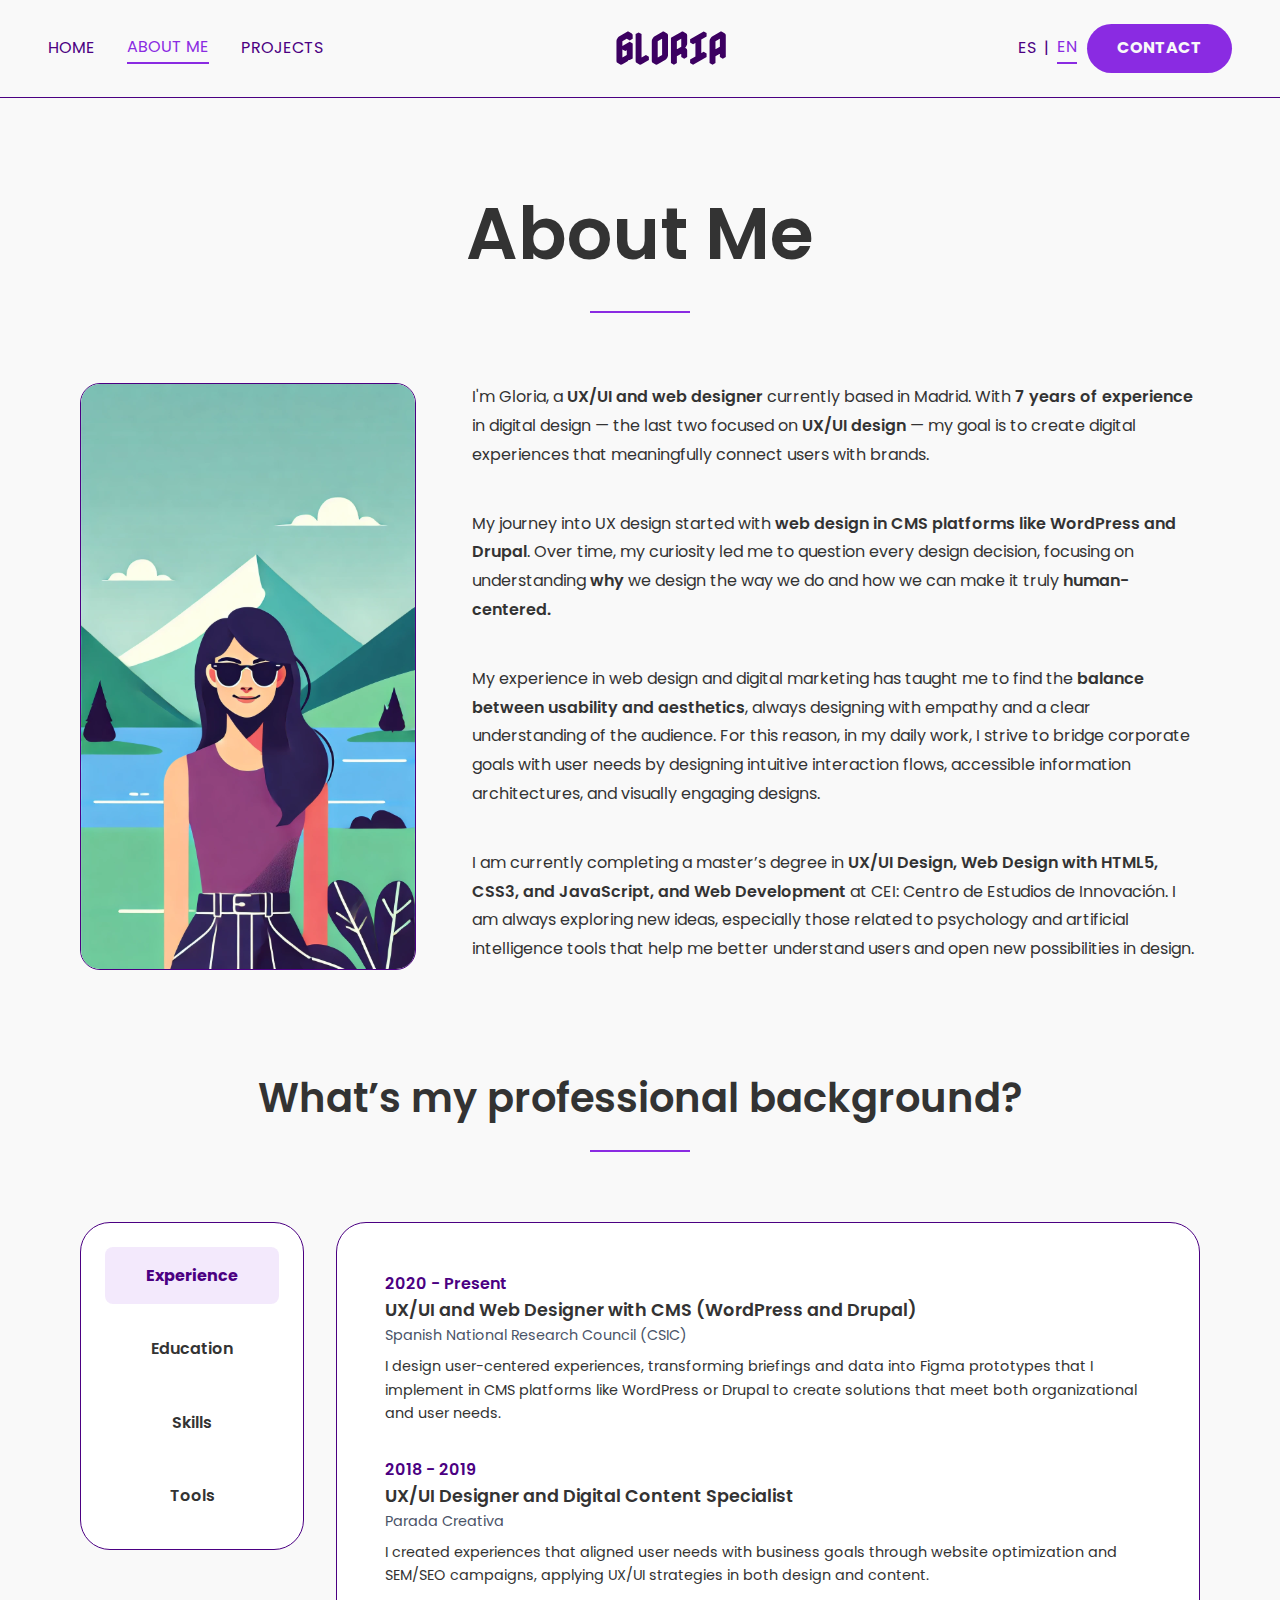
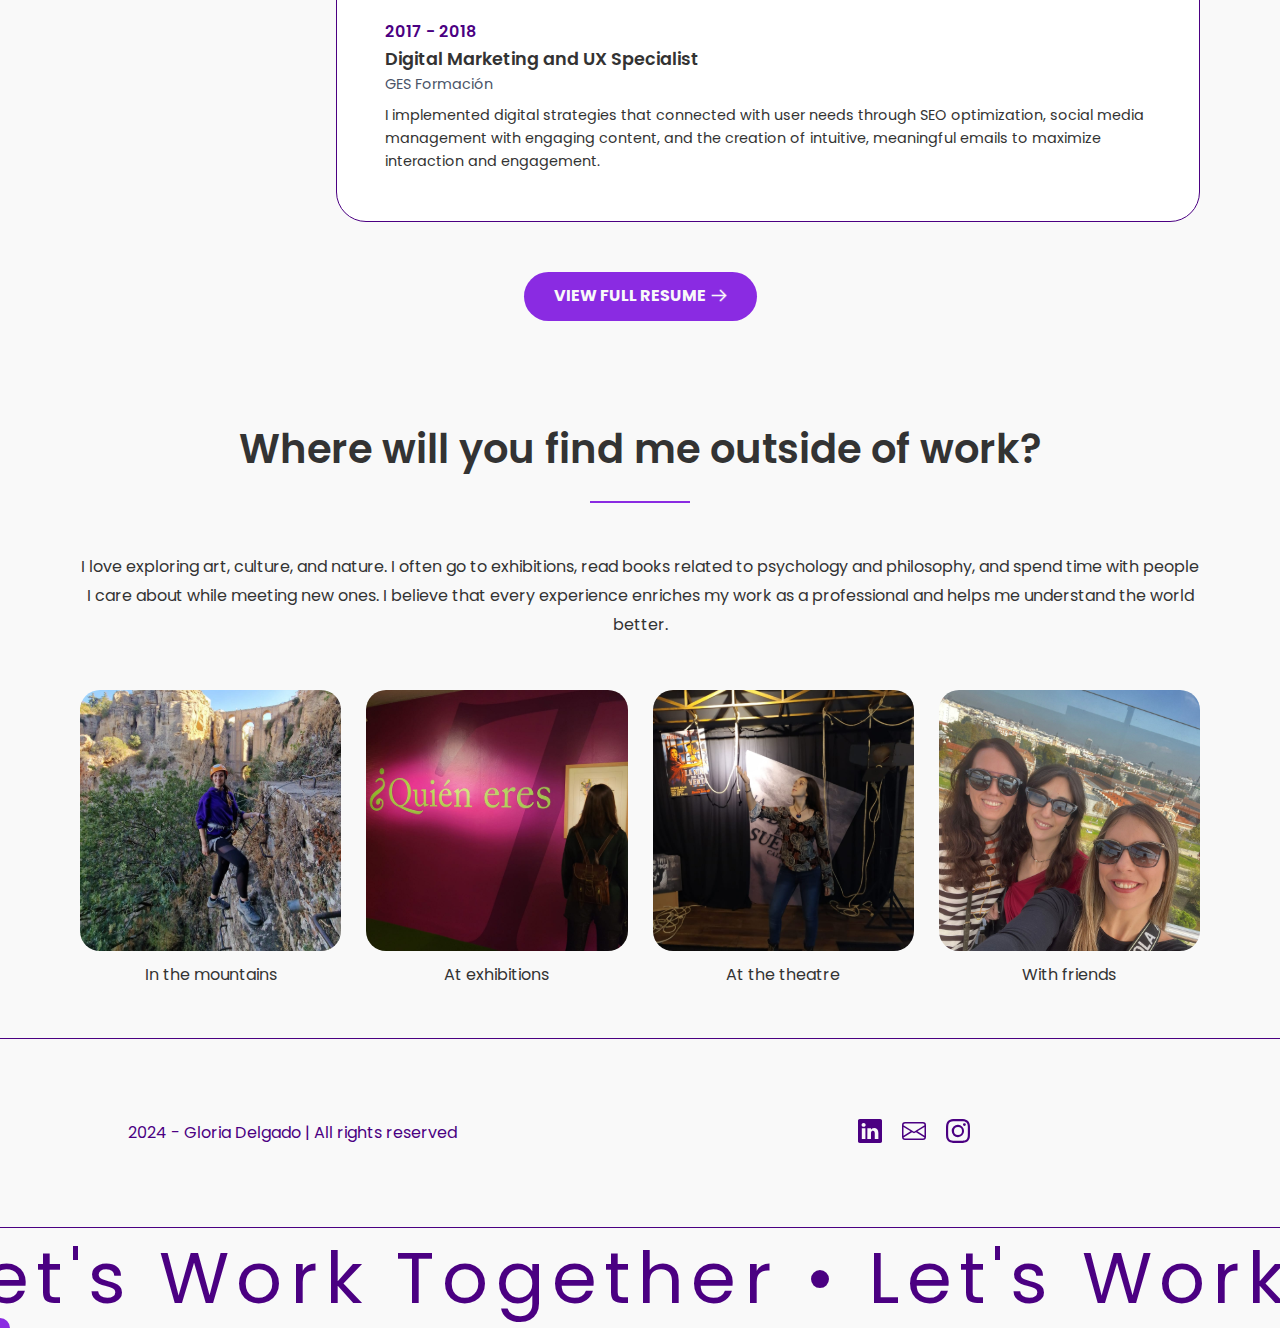
==== about-me-en.html @ 7e1799e4 "24feb" ====
<!DOCTYPE html>
<html lang="en">
<head>
    <meta charset="UTF-8">
    <meta name="viewport" content="width=device-width, initial-scale=1.0">
    <title>Gloria Delgado Portfolio | UX/UI Designer</title>

    <meta name="description" content="I'm Gloria Delgado, a UX/UI and web designer, and this is my portfolio.">
    <meta name="author" content="Gloria Delgado">

    <meta property="og:type" content="website">
    <!-- <meta property="og:url" content="#"> -->
    <meta property="og:title" content="Gloria Delgado Portfolio | UX/UI Designer">
    <meta property="og:description" content="I'm Gloria Delgado, a UX/UI and web designer, and this is my portfolio.">
    <!-- <meta property="og:image" content="#"> -->
    <meta property="og:site_name" content="Gloria Delgado Portfolio">

    <link rel="icon" type="image/png" sizes="16x16" href="assets/index/favicon-16x16.png">
    <link rel="icon" type="image/png" sizes="32x32" href="assets/index/favicon-32x32.png">
    <link rel="icon" type="image/png" sizes="96x96" href="assets/index/favicon-96x96.png">

    <link rel="stylesheet" href="css/reset.css">
    <link rel="stylesheet" href="css/global.css">
    <link rel="stylesheet" href="css/about-me.css">
    <script src="js/global.js" defer></script>
    <script src="js/about-me.js" defer></script>
    
    <link rel="preconnect" href="https://fonts.googleapis.com">
    <link rel="preconnect" href="https://fonts.gstatic.com" crossorigin>
    <link href="https://fonts.googleapis.com/css2?family=Poppins:ital,wght@0,100;0,200;0,300;0,400;0,500;0,600;0,700;0,800;0,900;1,100;1,200;1,300;1,400;1,500;1,600;1,700;1,800;1,900&family=Raleway:ital,wght@0,100..900;1,100..900&display=swap" rel="stylesheet">
</head>
<body>

    <!-- HEADER -->

    <header class="Header">

        <!-- Menu -->

        <nav class="Header-nav">
            <ul class="Header-menu">
                <li class="Header-menuItem">
                    <a href="index-en.html" title="Home" class="Header-menuLink">Home</a>
                </li>
                <li class="Header-menuItem">
                    <a href="about-me-en.html" title="About Me" class="Header-menuLink">About Me</a>
                </li>
                <li class="Header-menuItem">
                    <a href="index-en.html#work" title="Projects" class="Header-menuLink">Projects</a>
                </li>
            </ul>
        </nav>
        
        <!-- Logo -->

        <a href="index-en.html" title="Logo" class="Header-logo">
            <picture class="Header-picture">
                <img src="assets/index/logo-gloria-portfolio.svg" alt="Gloria Delgado logo" class="Header-logoImg">
            </picture>            
        </a>
        

        <div class="Header-options">

            <!-- Language Selector -->

            <div class="Header-optionsLanguage">
                <a href="about-me.html" title="Spanish" class="Header-menuLink">ES</a> |
                <a href="about-me-en.html" title="English" class="Header-menuLink">EN</a>
            </div>

            <!-- CTA Button -->

            <a href="mailto:gloriadelgadolopez@gmail.com?Subject=Let's%20connect!%20I'd%20love%20to%20discuss%20UX/UI%20opportunities." title="Contact" class="Header-optionsButton">Contact</a>

        </div>

        <button class="Header-hamburger" title="Open menu">
            <svg xmlns="http://www.w3.org/2000/svg" width="24" height="24" fill="none" stroke="currentColor" stroke-width="2" stroke-linecap="round" stroke-linejoin="round" class="Hamburger-icon">
                <line x1="3" y1="6" x2="21" y2="6"></line>
                <line x1="3" y1="12" x2="21" y2="12"></line>
                <line x1="3" y1="18" x2="21" y2="18"></line>
            </svg>
        </button>

    </header>


    <!-- MAIN CONTENT -->

    <main class="Main">

        <!-- SECTION ABOUT -->

        <section class="Section Section--about">

            <!-- Introduction -->

            <div class="Section-h1">
                <h1 class="Section-title">About Me</h1>
                <hr class="hr">
            </div>

            <!-- Content -->

            <div class="Section-content">
                
                <!-- Personal image -->

                <div class="Section-image">
                    <picture class="Section-picture">
                        <img src="assets/about-me/me.svg" alt="Personal Image" loading="lazy" class="Image">
                    </picture>
                </div>

                <!-- Text presentation -->
                
                <div class="Section-text">
                    <p class="Section-textParagraph">I'm Gloria, a <strong>UX/UI and web designer</strong> currently based in Madrid. With <strong>7 years of experience</strong> in digital design — the last two focused on <strong>UX/UI design</strong> — my goal is to create digital experiences that meaningfully connect users with brands.</p>                    
                    <p class="Section-textParagraph">My journey into UX design started with <strong>web design in CMS platforms like WordPress and Drupal</strong>. Over time, my curiosity led me to question every design decision, focusing on understanding <strong>why</strong> we design the way we do and how we can make it truly <strong>human-centered.</strong></p>
                    <p class="Section-textParagraph">My experience in web design and digital marketing has taught me to find the <strong>balance between usability and aesthetics</strong>, always designing with empathy and a clear understanding of the audience. For this reason, in my daily work, I strive to bridge corporate goals with user needs by designing intuitive interaction flows, accessible information architectures, and visually engaging designs.</p>
                    <p class="Section-textParagraph">I am currently completing a master’s degree in <strong>UX/UI Design, Web Design with HTML5, CSS3, and JavaScript, and Web Development</strong> at CEI: Centro de Estudios de Innovación. I am always exploring new ideas, especially those related to psychology and artificial intelligence tools that help me better understand users and open new possibilities in design.</p>
                </div>
            </div>

        </section>

        <!-- SECTION CURRICULUM -->

        <section class="Section Section--curriculum">

            <!-- Introduction -->

            <div class="Section-h2">
                <h2 class="Section-title">What’s my professional background?</h2>
                <hr class="hr">
            </div>

            <!-- Tabs -->

            <article class="Section-tabs">

                <!-- Header tabs -->

                <div class="Tabs-header">
                    <h3 class="Tab-link Tab-link--experience isActive">Experience</h3>
                    <h3 class="Tab-link Tab-link--education">Education</h3>
                    <h3 class="Tab-link Tab-link--skills">Skills</h3>
                    <h3 class="Tab-link Tab-link--tools">Tools</h3>
                </div>

                <!-- Tabs content -->

                <div class="Tabs-content">

                    <!-- Experience -->

                    <div class="Tab-content Tab-content--experience isActive">
                        <div class="Tab-details Tab-details--expererience">
                            <div class="Tab-item">
                                <p class="date">2020 - Present</p>
                                <p class="title">UX/UI and Web Designer with CMS (WordPress and Drupal)</p>
                                <p class="company">Spanish National Research Council (CSIC)</p>
                                <p class="description">I design user-centered experiences, transforming briefings and data into Figma prototypes that I implement in CMS platforms like WordPress or Drupal to create solutions that meet both organizational and user needs.</p>
                            </div>
                            <div class="Tab-item">
                                <p class="date">2018 - 2019</p>
                                <p class="title">UX/UI Designer and Digital Content Specialist</p>
                                <p class="company">Parada Creativa</p>
                                <p class="description">I created experiences that aligned user needs with business goals through website optimization and SEM/SEO campaigns, applying UX/UI strategies in both design and content.</p>
                            </div>
                            <div class="Tab-item">
                                <p class="date">2017 - 2018</p>
                                <p class="title">Digital Marketing and UX Specialist</p>
                                <p class="company">GES Formación</p>
                                <p class="description">I implemented digital strategies that connected with user needs through SEO optimization, social media management with engaging content, and the creation of intuitive, meaningful emails to maximize interaction and engagement.</p>
                            </div>
                        </div>
                    </div>

                    <!-- Education -->

                    <div class="Tab-content Tab-content--education">
                        <div class="Tab-details Tab-details--education">
                            <div class="Tab-item">
                                <p class="date">2023 - Present</p>
                                <p class="title">Advanced Master’s in UX/UI, Design, and Web Development</p>
                                <p class="company">CEI – Centro de Estudios de Innovación</p>
                                <p class="description">Specialization in UX/UI design, focusing on user-centered designs, complemented by front-end development knowledge.</p>
                            </div>
                            <div class="Tab-item">
                                <p class="date">2017 - 2020</p>
                                <p class="title">Master’s in Digital Marketing and Social Media</p>
                                <p class="company">Universidad a Distancia de Madrid (UDIMA)</p>
                                <p class="description">Specialization in digital marketing strategy, SEO/SEM, social media management, and data-driven optimization.</p>
                            </div>
                            <div class="Tab-item">
                                <p class="date">2012 - 2016</p>
                                <p class="title">Bachelor’s in Advertising and Public Relations</p>
                                <p class="company">Complutense University of Madrid (UCM)</p>
                                <p class="description">Training in strategic communication and audience analysis to create campaigns with effective messaging.</p>
                            </div>
                        </div>
                    </div>

                    <!-- Skills -->

                    <div class="Tab-content Tab-content--skills">
                        <div class="Tab-details Tab-details--skills">
                            <div class="Tab-item Tab-column">
                                <p class="title">Professional</p>
                                <ul class="List-item">
                                    <li class="Skills-item">Corporate needs analysis</li>
                                    <li class="Skills-item">Design Thinking Methodology</li>
                                    <li class="Skills-item">User research and data analysis</li>
                                    <li class="Skills-item">Creating User Personas and User Journey Maps</li>
                                    <li class="Skills-item">Information architecture and Sitemaps</li>
                                    <li class="Skills-item">Wireframe and prototype creation</li>
                                    <li class="Skills-item">Design systems and style guides</li>
                                    <li class="Skills-item">Web and responsive design</li>
                                    <li class="Skills-item">Usability testing</li>
                                </ul>
                            </div>

                            <div class="Tab-item Tab-column">
                                <p class="title">Personal</p>
                                <ul class="List-item">
                                    <li class="Skills-item">Problem solving</li>
                                    <li class="Skills-item">Autonomy</li>
                                    <li class="Skills-item">Communication</li>
                                    <li class="Skills-item">Facilitation</li>
                                    <li class="Skills-item">Empathy</li>
                                    <li class="Skills-item">Adaptability</li>
                                    <li class="Skills-item">Collaboration</li>
                                </ul>
                            </div>
                        </div>
                    </div>

                    <!-- Tools -->

                    <div class="Tab-content Tab-content--tools">
                        <ul class="Tab-details Tab-details--tools">
                            <li class="Tools-item">
                                <picture class="Tools-picture">
                                    <img src="assets/about-me/figma.svg" alt="Figma" loading="lazy" class="Tools-icon">
                                </picture>                                
                                Figma
                            </li>
                            <li class="Tools-item">
                                <picture class="Tools-picture">
                                    <img src="assets/about-me/photoshop.svg" alt="Photoshop" loading="lazy" class="Tools-icon">
                                </picture>
                                Photoshop
                            </li>
                            <li class="Tools-item">
                                <picture class="Tools-picture">
                                    <img src="assets/about-me/whimsical.svg" alt="Whimsical" loading="lazy" class="Tools-icon">
                                </picture>                                
                                Whimsical
                            </li>
                            <li class="Tools-item">
                                <picture class="Tools-picture">
                                    <img src="assets/about-me/google-analytics.svg" alt="Google Analytics" loading="lazy" class="Tools-icon">
                                </picture>                                
                                Google Analytics
                            </li>
                            <li class="Tools-item">
                                <picture class="Tools-picture">
                                    <img src="assets/about-me/maze.svg" alt="Maze" loading="lazy" class="Tools-icon">
                                </picture>                                
                                Maze
                            </li>
                            <li class="Tools-item">
                                <picture class="Tools-picture">
                                    <img src="assets/about-me/wordpress.svg" alt="Wordpress" loading="lazy" class="Tools-icon">
                                </picture>                                
                                WordPress
                            </li>
                            <li class="Tools-item">
                                <picture class="Tools-picture">
                                    <img src="assets/about-me/drupal.svg" alt="Drupal" loading="lazy" class="Tools-icon">
                                </picture>                                
                                Drupal
                            </li>
                            <li class="Tools-item">
                                <picture class="Tools-picture">
                                    <img src="assets/about-me/html5.svg" alt="Html 5" loading="lazy" class="Tools-icon">
                                </picture>                                
                                HTML 5
                            </li>
                            <li class="Tools-item">
                                <picture class="Tools-picture">
                                    <img src="assets/about-me/css.svg" alt="CSS" loading="lazy" class="Tools-icon">
                                </picture>                                
                                CSS
                            </li>
                            <li class="Tools-item">
                                <picture class="Tools-picture">
                                    <img src="assets/about-me/javascript.svg" alt="Javascript" loading="lazy" class="Tools-icon">
                                </picture>                                
                                JavaScript
                            </li>
                        </ul>
                    </div>

                </div>
                
            </article>

            <!-- Section button -->
            
            <a href="assets/about-me/cv-gloria-delgado.pdf" title="Resume" target="_blank" rel="noopener noreferrer" class="Section-button">View Full Resume</a>

        </section>

        <!-- SECTION PERSONAL -->

        <section class="Section Section--personal">

            <!-- Introduction -->

            <div class="Section-introduction">
                <div class="Section-h2">
                    <h2 class="Section-title">Where will you find me outside of work?</h2>
                    <hr class="hr">
                </div>
                <p class="Section-description">I love exploring art, culture, and nature. I often go to exhibitions, read books related to psychology and philosophy, and spend time with people I care about while meeting new ones. I believe that every experience enriches my work as a professional and helps me understand the world better.</p>
            </div>

            <!-- Activities -->

            <div class="Section-content Section-content-activities">
                <ul class="Content-activities">
                    <li class="Activity-item">
                        <picture class="Activity-picture">
                            <img src="assets/about-me/montaña.svg" alt="At the mountain" loading="lazy" class="Activity-image">
                        </picture>                        
                        In the mountains
                    </li>
                    <li class="Activity-item">
                        <picture class="Activity-picture">
                            <img src="assets/about-me/exposicion.svg" alt="At exhibitions" loading="lazy" class="Activity-image">
                        </picture>
                        At exhibitions
                    </li>
                    <li class="Activity-item">
                        <picture class="Activity-picture">
                            <img src="assets/about-me/teatro.svg" alt="At the theatre" loading="lazy" class="Activity-image">
                        </picture>
                        At the theatre
                    </li>
                    <li class="Activity-item">
                        <picture class="Activity-picture">
                            <img src="assets/about-me/amigas.svg" alt="With my friends" loading="lazy" class="Activity-image">
                        </picture>
                        With friends
                    </li>
                </ul>
            </div>                     

        </section>
        
    </main>

    <!-- FOOTER -->

    <footer class="Footer">
        <div class="Footer-content">

            <!-- Copyright -->
            <p class="Footer-copyright">2024 - Gloria Delgado | All rights reserved</p>

        <!-- Social media items -->

        <ul class="Footer-social">
            <li class="Footer-socialItem">
                <a href="https://www.linkedin.com/in/gloria-delgado-lopez/" title="Go to LinkedIn profile" target="_blank" rel="noopener noreferrer" class="Footer-socialLink">
                    <svg xmlns="http://www.w3.org/2000/svg" fill="currentColor" class="bi bi-linkedin Footer-socialIcon" viewBox="0 0 16 16">
                        <path d="M0 1.146C0 .513.526 0 1.175 0h13.65C15.474 0 16 .513 16 1.146v13.708c0 .633-.526 1.146-1.175 1.146H1.175C.526 16 0 15.487 0 14.854zm4.943 12.248V6.169H2.542v7.225zm-1.2-8.212c.837 0 1.358-.554 1.358-1.248-.015-.709-.52-1.248-1.342-1.248S2.4 3.226 2.4 3.934c0 .694.521 1.248 1.327 1.248zm4.908 8.212V9.359c0-.216.016-.432.08-.586.173-.431.568-.878 1.232-.878.869 0 1.216.662 1.216 1.634v3.865h2.401V9.25c0-2.22-1.184-3.252-2.764-3.252-1.274 0-1.845.7-2.165 1.193v.025h-.016l.016-.025V6.169h-2.4c.03.678 0 7.225 0 7.225z"/>
                      </svg>                          
                </a>
            </li>
            <li class="Footer-socialItem">
                <a href="mailto:gloriadelgadolopez@gmail.com?subject=Hablemos%20de%20dise%C3%B1o%20UX%2FUI" title="Send an email" target="_blank" rel="noopener noreferrer" class="Footer-socialLink">
                    <svg xmlns="http://www.w3.org/2000/svg" fill="currentColor" class="bi bi-envelope Footer-socialIcon" viewBox="0 0 16 16">
                        <path d="M0 4a2 2 0 0 1 2-2h12a2 2 0 0 1 2 2v8a2 2 0 0 1-2 2H2a2 2 0 0 1-2-2zm2-1a1 1 0 0 0-1 1v.217l7 4.2 7-4.2V4a1 1 0 0 0-1-1zm13 2.383-4.708 2.825L15 11.105zm-.034 6.876-5.64-3.471L8 9.583l-1.326-.795-5.64 3.47A1 1 0 0 0 2 13h12a1 1 0 0 0 .966-.741M1 11.105l4.708-2.897L1 5.383z"/>
                      </svg>                          
                </a>
            </li>
            <li class="Footer-socialItem">
                <a href="https://www.instagram.com/gloriaove_dl/" title="Go to Instagram profile" target="_blank" rel="noopener noreferrer" class="Footer-socialLink">
                    <svg xmlns="http://www.w3.org/2000/svg" fill="currentColor" class="bi bi-instagram Footer-socialIcon" viewBox="0 0 16 16">
                        <path d="M8 0C5.829 0 5.556.01 4.703.048 3.85.088 3.269.222 2.76.42a3.9 3.9 0 0 0-1.417.923A3.9 3.9 0 0 0 .42 2.76C.222 3.268.087 3.85.048 4.7.01 5.555 0 5.827 0 8.001c0 2.172.01 2.444.048 3.297.04.852.174 1.433.372 1.942.205.526.478.972.923 1.417.444.445.89.719 1.416.923.51.198 1.09.333 1.942.372C5.555 15.99 5.827 16 8 16s2.444-.01 3.298-.048c.851-.04 1.434-.174 1.943-.372a3.9 3.9 0 0 0 1.416-.923c.445-.445.718-.891.923-1.417.197-.509.332-1.09.372-1.942C15.99 10.445 16 10.173 16 8s-.01-2.445-.048-3.299c-.04-.851-.175-1.433-.372-1.941a3.9 3.9 0 0 0-.923-1.417A3.9 3.9 0 0 0 13.24.42c-.51-.198-1.092-.333-1.943-.372C10.443.01 10.172 0 7.998 0zm-.717 1.442h.718c2.136 0 2.389.007 3.232.046.78.035 1.204.166 1.486.275.373.145.64.319.92.599s.453.546.598.92c.11.281.24.705.275 1.485.039.843.047 1.096.047 3.231s-.008 2.389-.047 3.232c-.035.78-.166 1.203-.275 1.485a2.5 2.5 0 0 1-.599.919c-.28.28-.546.453-.92.598-.28.11-.704.24-1.485.276-.843.038-1.096.047-3.232.047s-2.39-.009-3.233-.047c-.78-.036-1.203-.166-1.485-.276a2.5 2.5 0 0 1-.92-.598 2.5 2.5 0 0 1-.6-.92c-.109-.281-.24-.705-.275-1.485-.038-.843-.046-1.096-.046-3.233s.008-2.388.046-3.231c.036-.78.166-1.204.276-1.486.145-.373.319-.64.599-.92s.546-.453.92-.598c.282-.11.705-.24 1.485-.276.738-.034 1.024-.044 2.515-.045zm4.988 1.328a.96.96 0 1 0 0 1.92.96.96 0 0 0 0-1.92m-4.27 1.122a4.109 4.109 0 1 0 0 8.217 4.109 4.109 0 0 0 0-8.217m0 1.441a2.667 2.667 0 1 1 0 5.334 2.667 2.667 0 0 1 0-5.334"/>
                      </svg>                          
                </a>
            </li>
        </ul>

        </div>

    </footer>

    <!-- CONTENT SCROLL TEXT -->

    <div class="Content-scroll">
        <div class="Content-scrollWrapper">
            <span class="Content-scrollText">Let's Work Together • Let's Work Together • Let's Work Together • </span>
            <span class="Content-scrollText">Let's Work Together • Let's Work Together • Let's Work Together • </span>
        </div>
    </div>
---- css/global.css ----
/* HEADER */

.Header{
    width: 100%;    
    background-color: var(--background-color);

    padding: 1.5rem 3rem;
    border-bottom: 1px solid var(--secondary-color);

    position: fixed;
    z-index: 1;

    display: flex;
    flex-flow: row nowrap;
    justify-content: space-between;
    align-items: center;
}


/* Menú */

.Header-menu{
    display: flex;
    flex-flow: row nowrap;
    justify-content: flex-end;
    align-items: center;
    gap: 2rem;
}

.Header-menuLink{
    position: relative; /*Este tiene que llevar position: relative porque .Header-menuLink::after tiene position: absolute y, por tanto, su contenedora tiene que ser relative*/
    text-transform: uppercase;
    color: var(--secondary-color);
}

.Header-menuLink:hover, .Header-menuLink.isActive{
    color: var(--primary-color);
}

.Header-menuLink.isActive{
    border-bottom: 2px solid var(--primary-color);
}

/* Selector de idioma y CTA */

.Header-options{
    display: flex;
    flex-flow: row nowrap;
    justify-content: flex-end;
    align-items: center;
}

/* Selector de idiomas */

.Header-optionsLanguage{
    color: var(--secondary-color);
    margin-right: .625rem;
    display: flex;
    flex-flow: row nowrap;
    justify-content: flex-end;
    align-items: center;
    gap: calc(var(--spacing) / 2);
}

/* CTA */
.Header-optionsButton{
    background-color: var(--primary-color);
    color: var(--background-color);
    padding: .625rem 1.875rem;
    border: none;
    border-radius: 1.875rem;

    font-weight: bold;
    text-transform: uppercase;

    cursor: pointer;
    transition: background-color 0.3s ease;
}

.Header-optionsButton:hover{
    background-color: var(--secondary-color);
}

/* Hamburger nav */
.Header-hamburger{
    background: none;
    margin: 0 auto 0 0;
    display: none;
}

/* FOOTER */

.Footer{
    width: 100%;
    padding: 6.25rem 12.5rem;
    border-top: 1px solid var(--secondary-color);
    border-bottom: 1px solid var(--secondary-color);

    display: flex;
    flex-flow: row nowrap;
    justify-content: center;
    align-items: center;
}

.Footer-content{
    width: 100%;
    max-width: 64rem;
    display: flex;
    flex-flow: row nowrap;
    justify-content: space-between;
    align-items: flex-start;
    gap: 4.375rem;
    color: var(--secondary-color);
}

/* Copyright */

.Footer-copyright{
    width: 100%;
}

/* Social media items */

.Footer-social{
    width: 100%;
    display: flex;
    flex-flow: row nowrap;
    justify-content: center;
    align-items: center;
    gap: 1.25rem;
}

.Footer-socialIcon{
    width: 1.5rem;
    height: 1.5rem;
    fill: var(--secondary-color); /* Color inicial */
    transition: fill 0.3s ease-in-out; /* Transición suave */
}

.Footer-socialIcon.isActive{
    fill: var(--primary-color); /* Color al pasar el mouse */
}


/* CONTENT SCROLL TEXT */

.Content-scroll{
    width: 100%;
    height: 6.25rem;
    overflow: hidden; /* Ocultar texto que sale del contenedor */
    position: relative;

    display: flex;
    align-items: center;
}

.Content-scrollWrapper{
    display: flex;
    white-space: nowrap; /* Evitar saltos de línea */
    position: absolute;
}

.Content-scrollText{
    margin-right: 10px; /* Espaciado entre textos */
    color: var(--secondary-color);
    font-size: var(--font-header1);
    text-transform: capitalize;
    letter-spacing: 0.1em;
}


/* Personalización del cursor */
.Custom-cursor {
    width: 20px;
    height: 20px;
    background-color: var(--primary-color);
    border-radius: 50%;

    position: fixed;
    pointer-events: none;
    z-index: 1000;

    transform: translate(-50%, -50%);
    transition: transform 0.2s ease, background-color 0.2s ease;
}

/* Estado del cursor sobre enlaces clicables */
.Custom-cursor.isHover {
    transform: translate(-50%, -50%) scale(2.5); /* Agranda el cursor */
    background-color: var(--primary-color-opacity-2); /* Cambia el color si lo deseas */
}



/* Media Queries global*/

/* Móviles */
@media (max-width: 768px){
    
    h2{
        font-size: 1.5rem;
    }    
    
    .Header-logo{
        width: 100%;
    }

    .Header-logoImg{
        width: 4rem;
        height: 2rem;
    }

    .Header-menu{
        display: none;
    }
  
    .Header-hamburger{
        display: block;
    }

    .Hamburger-icon{
        width: auto;
    }

    .Header-nav.is-open .Header-menu{
        width: 100%;
        height: 100vh;
        background-color: var(--background-color);
        padding: 1rem;

        display: flex;
        flex-flow: column nowrap;
        justify-content: flex-start;
        gap: 1rem;
        
        position: absolute;
        top: 100%;
        left: 0;
        
        border-top: 1px solid var(--secondary-color);
    }

    .Header-optionsButton{
        display: none;
    }

    .Footer{
        padding: 4rem 2rem;
    }
  
    .Footer-content{
        flex-flow: column;
        justify-content: center;
        align-items: center;
        gap: 2rem;
    }
    
    .Footer-copyright{
        text-align: center;
    }

    .Footer-social{
      justify-content: center;
    }

    .Content-scrollText{
        font-size: 2.5rem;
    }
  }

  
/* Tablets en adelante */
@media (min-width: 769px){
    
    .Footer{
        padding: 5rem 2rem;
    }
}
---- css/about-me.css ----
/* MAIN CONTENT */

.Main{
    padding-top: 8rem;
}

.Section{
    width: 100%;
    padding: 3rem 12.5rem;

    display: flex;
    flex-flow: column nowrap;
    justify-content: center;
    align-items: center;
    gap: 3.125rem;

}

/* SECTION ABOUT */

/* Introduction */

.Section-h1{
    display: flex;
    flex-flow: column nowrap;
    justify-content: center;
    align-items: center;
}

/* Content */

.Section-content{
    display: flex;
    flex-flow: row nowrap;
    justify-content: space-between;
    align-items: flex-start;
}

/* Personal image */

.Section-image{
    width: 35%;
}

.Image{
    border: 1px solid var(--secondary-color);
    border-radius: 1.25rem;
}

/* Text presentation */

.Section-text{
    width: 60%;

    display: flex;
    flex-flow: column nowrap;
    justify-content: space-between;
    align-items: flex-start;
    gap: 2.5rem;
}

/* SECTION CURRICULUM */

/* Introduction */

.Section-h2{
    display: flex;
    flex-flow: column nowrap;
    justify-content: center;
    align-items: center;
}

/* Section-tabs */

.Section-tabs{
    width: 100%;
    
    display: flex;
    flex-flow: row nowrap;
    align-items: flex-start;
    gap: 2rem; /* Espaciado entre la cuadrícula de header y la cuadricula de content */
}

/* Header tabs */

.Tabs-header{
    width: 25%; /* Ajusta el ancho de las pestañas */
    background-color: #fff;
    padding: 1.5rem;

    border: 1px solid var(--secondary-color);
    border-radius: 1.875rem;

    display: flex;
    flex-flow: column nowrap;
    justify-content: space-between;
    gap: 1rem;   
}

.Tab-link{
    padding: 1rem 1.5rem;
    border-radius: 0.5rem;
    cursor: pointer; /* Habilita la mano al pasar por encima */
    transition: 0.3s ease, color 0.3s ease;
}

.Tab-link:hover{
    background-color: var(--primary-color-opacity-1);
    color: var(--secondary-color);
}

.Tab-link.isActive{
    font-weight: bold;
    color: var(--secondary-color);
    background-color: var(--primary-color-opacity-1);
}

/* Tabs content */

.Tabs-content{
    width: 75%; /* Resto del espacio para el contenido */
    height: 42rem;
    background-color: #fff;
    padding: 2rem;
    
    border: 1px solid var(--secondary-color);
    border-radius: 1.875rem;
}

.Tab-content{
    display: none;
}

.Tab-content.isActive{
    display: block;
    font-size: 1rem;
    color: var(--text-color);
    line-height: 1.6;
}

.Tab-description{
    margin-bottom: 1rem;
    font-size: 1.2rem;
    font-weight: 500;
    color: var(--secondary-color);
}

.Tab-item{
    padding: 1rem;
}

.date{
    font-weight: 600;
    color: var(--secondary-color);
}

.title{
    font-size: 1.1rem;
    font-weight: 600;
}

.company{
    font-size: 0.9rem;
    color: var(--color-base-700);
}

.description{
    margin-top: 0.5rem;
    font-size: 0.9rem;
    color: var(--text-color);
}

/* Skills */

.Tab-details--skills{
    display: flex;
    flex-flow: column  nowrap;
    justify-content: flex-start;
    align-items: flex-start;
    gap: 1.5625rem;
}

.Tab-column{
    display: flex;
    flex-flow: column nowrap;
    gap: 1rem;
}

.List-item{
    display: flex;
    flex-flow: row wrap;
    gap: 1rem;
}

.Skills-item{
    padding: 0.3rem 1rem;
    border: 1px solid var(--primary-color);
    border-radius: 1.875rem;

    font-size: 0.9rem;
    color: var(--text-color);
}

/* Tools */

.Tab-details--tools{
    padding: 5rem;
    display: flex;
    flex-flow: row wrap;
    justify-content: center;
    align-items: flex-start;
    gap: 4.6875rem;
}

.Tools-item{
    display: flex;
    flex-flow: column nowrap;
    align-items: center;
    align-content: center;
}

.Tools-icon{
    height: 2.5rem;
}

/* Section button */

.Section-button{
    background-color: var(--primary-color);
    color: var(--background-color);
    border-radius: 1.875rem;
    padding: .625rem 1.875rem;

    display: inline-flex;
    gap: .3125rem;
    
    font-weight: bold;
    text-transform: uppercase;

    transition: background-color 0.3s ease;
}

.Section-button:hover{
    background-color: var(--secondary-color);
}

.Section-button::after{
    content: "🡢";
    font-size: 1rem;
    color: var(--background-color);
}


/* SECTION PERSONAL */

/* Introduction */

.Section-introduction{
    display: flex;
    flex-flow: column nowrap;
    justify-content: center;
    align-items: center;
    gap: 1.875rem;
}

.Section-description{
    text-align: center;
}

/* Activities */

.Content-activities{
    display: flex;
    flex-flow: row nowrap;
    justify-content: space-between;
    align-items: center;
    gap: 1.5625rem;
}

.Activity-item{
    min-height: 9.375rem;
    display: flex;
    flex-flow: column nowrap;
    align-items: center;
    text-align: center;
    gap: .625rem    
}

.Activity-image{
    border-radius: 1.25rem;
}

/* Media Queries */

/* Móviles */
@media (max-width: 768px){
    
    h1{
        font-size: 2.5rem;
    }

    h2{
        font-size: 1.5rem;
    }

    h3{
        font-size: 1rem;
    }

    .Main{
        padding-top: 5rem;
    }

    .Section{
        padding: 3rem 2rem;
    }

    .Section-content{
        flex-flow: column nowrap;
        align-items: center;
        gap: 2rem;
    }

    .Section-image{
        width: 90%;
        max-width: 18.75rem;
    }

    .Section-text{
        width: 100%;
        text-align: center;
    }

    .Section-tabs{
        flex-direction: column;
        gap: 2rem;
    }

    .Tabs-header{
        width: 100%;
        flex-flow: row wrap;
    }

    .Tab-link{
        padding: 0.5rem;
    }
    
    .Tabs-content{
        width: 100%;
        height: auto;
        padding: 1rem;
    }

    .Tab-details--tools{
        padding: 2rem;
        gap: 3rem;
    }

    .Tools-icon{
        height: 1.5rem;
    }

    .Content-activities{
        flex-direction: column;
        gap: 2rem;
    }

    .Activity-item{
        width: 100%;
    }

}

/* Tablets */
@media (min-width: 769px) and (max-width: 1024px){

    h1{
        font-size: 2.5rem;
    }

    h2{
        font-size: 1.5rem;
    }

    h3{
        font-size: 1rem;
    }

    .Section{
        padding: 3rem 2rem;
    }

    .Section-content{
        align-items: flex-start;
    }

    .Section-image{
        width: 40%;
    }

    .Section-text{
        width: 55%;
        gap: 1rem;
    }

    .Section-tabs{
        flex-flow: column;
    }

    .Tabs-header{
        width: 100%;
        flex-flow: row wrap;
    }
    
    .Tabs-content{
        width: 100%;
        height: auto;
    }

    .Tab-details--tools{
        padding: 2rem;
        gap: 3rem;
    }

    .Footer{
        padding: 5rem 2rem;
    }
}

/* Laptops en adelante */
@media (min-width: 1025px) and (max-width: 1328px){

    .Section{
        padding: 3rem 5rem;
    }

    .Section-content{
        align-items: flex-start;
    }

    .Section-image{
        width: 30%;
    }

    .Section-text{
        width: 65%;
    }

    .Tab-link{
        font-size: 1rem;
    }
    
    .Tabs-content{
        width: 100%;
        height: auto;
    }
}

@media (min-width: 1329px){
    
    .Tabs-content{
        width: 100%;
        height: 44rem;
    }
}
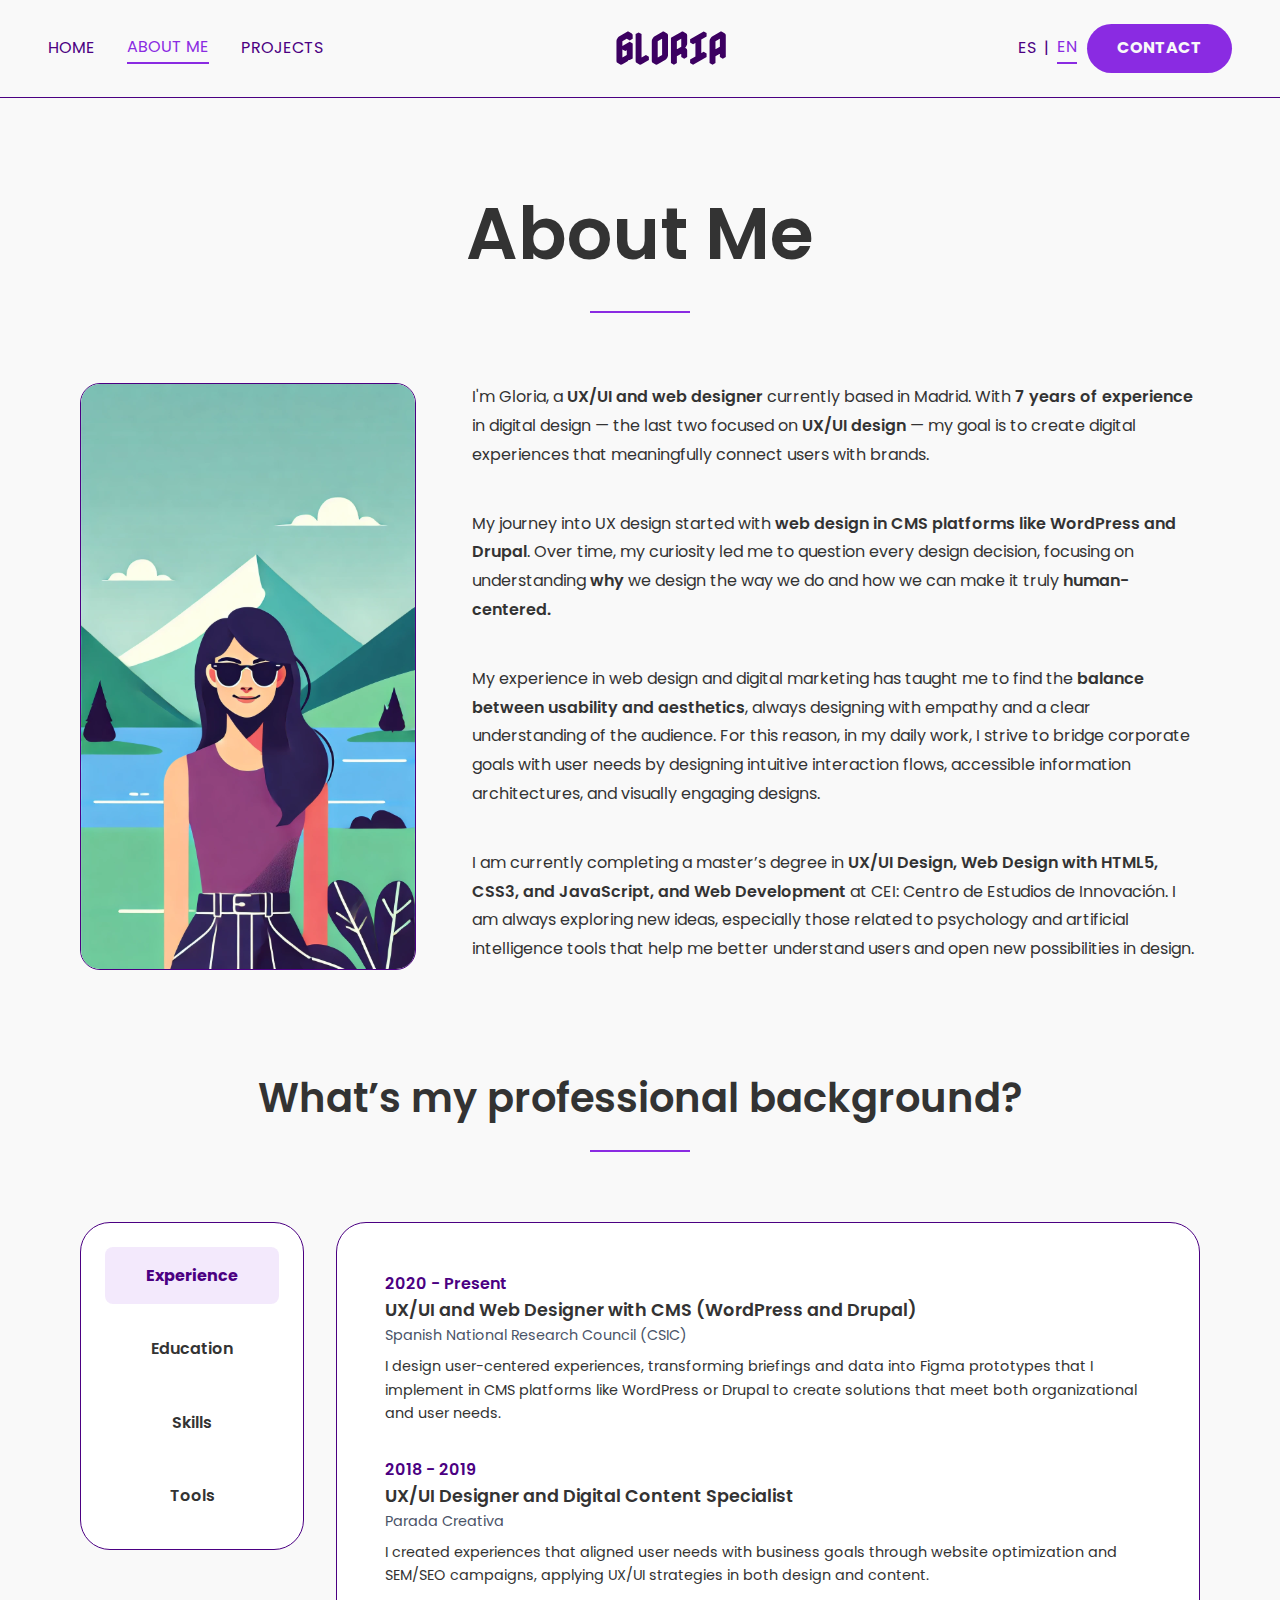
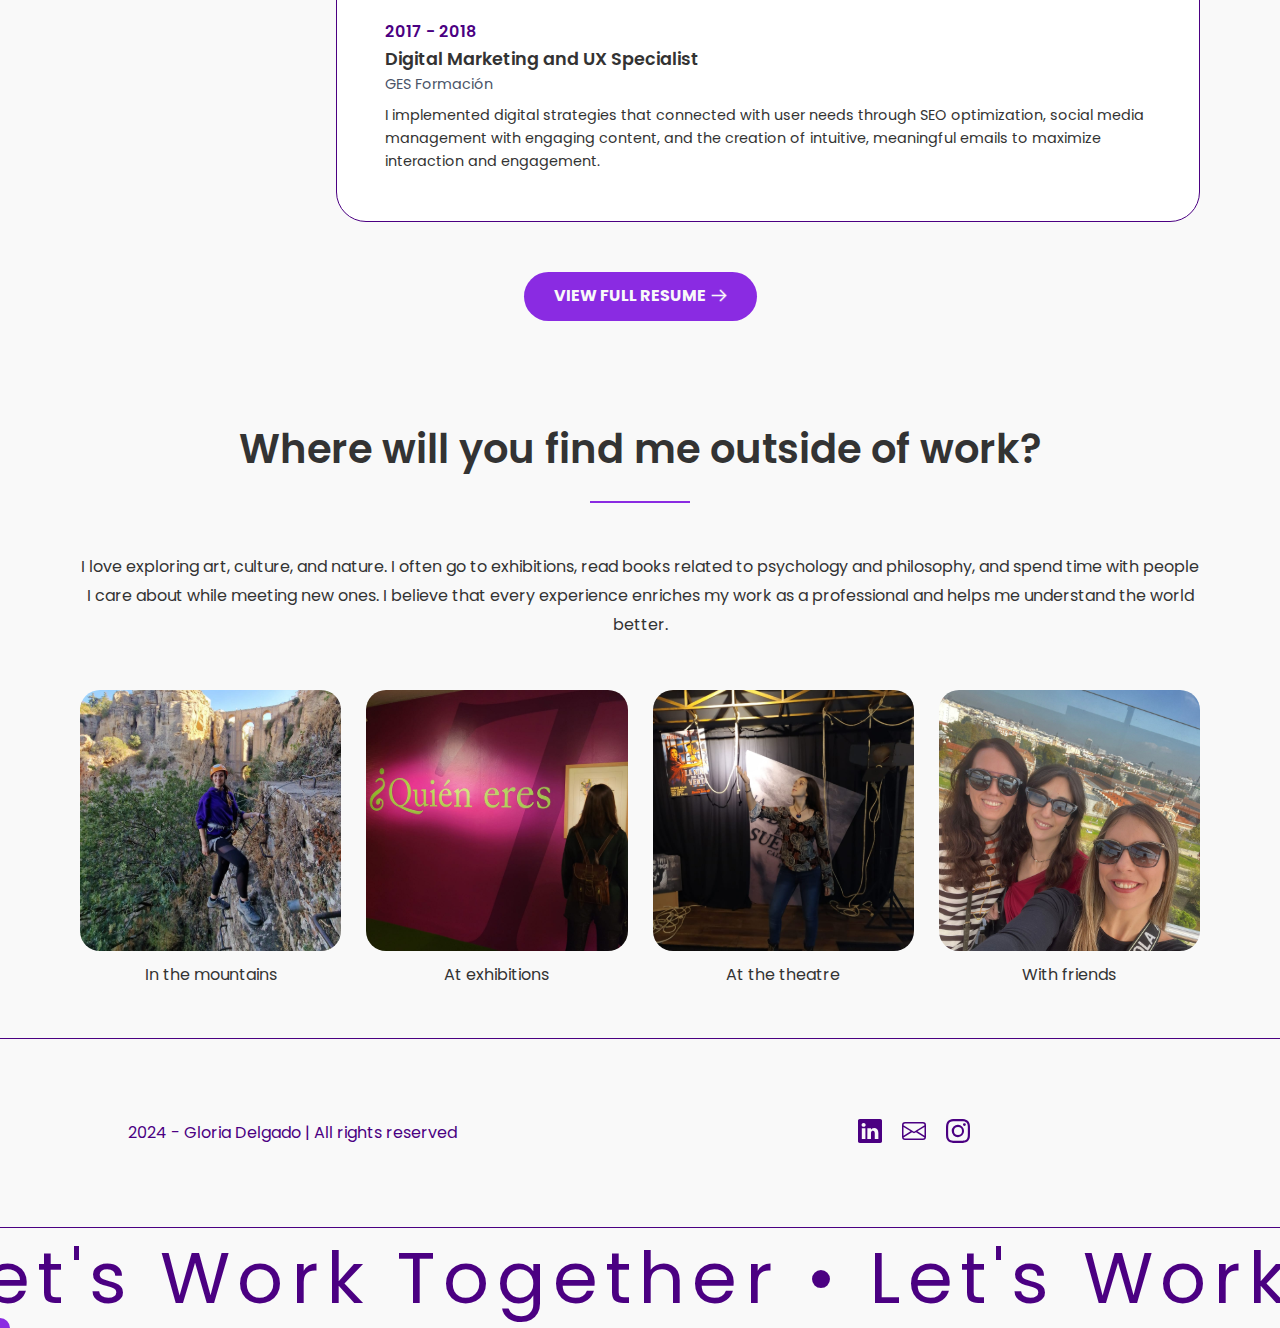
==== commit c6a1637c: "correccion" ====
--- a/about-me-en.html
+++ b/about-me-en.html
@@ -183,7 +183,7 @@
                     <div class="Tab-content Tab-content--education">
                         <div class="Tab-details Tab-details--education">
                             <div class="Tab-item">
-                                <p class="date">2023 - Present</p>
+                                <p class="date">2024 - Present</p>
                                 <p class="title">Advanced Master’s in UX/UI, Design, and Web Development</p>
                                 <p class="company">CEI – Centro de Estudios de Innovación</p>
                                 <p class="description">Specialization in UX/UI design, focusing on user-centered designs, complemented by front-end development knowledge.</p>
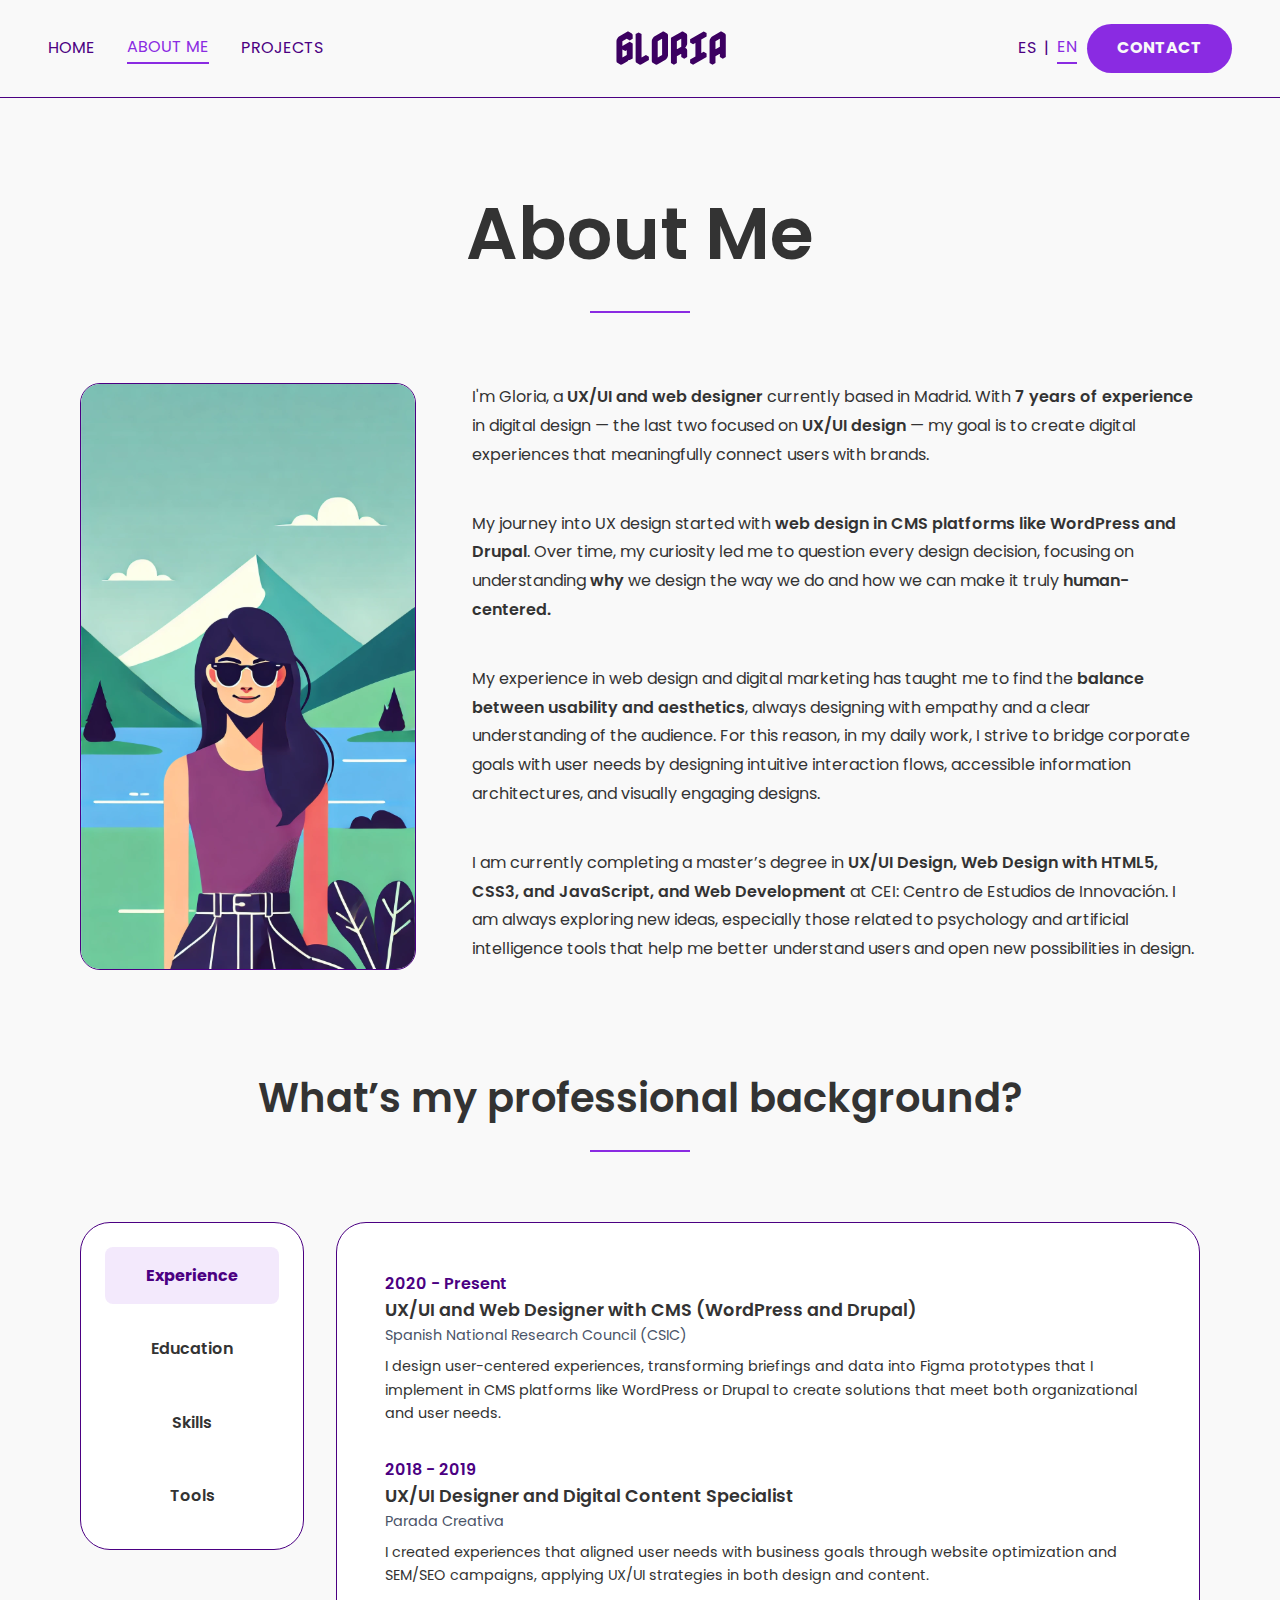
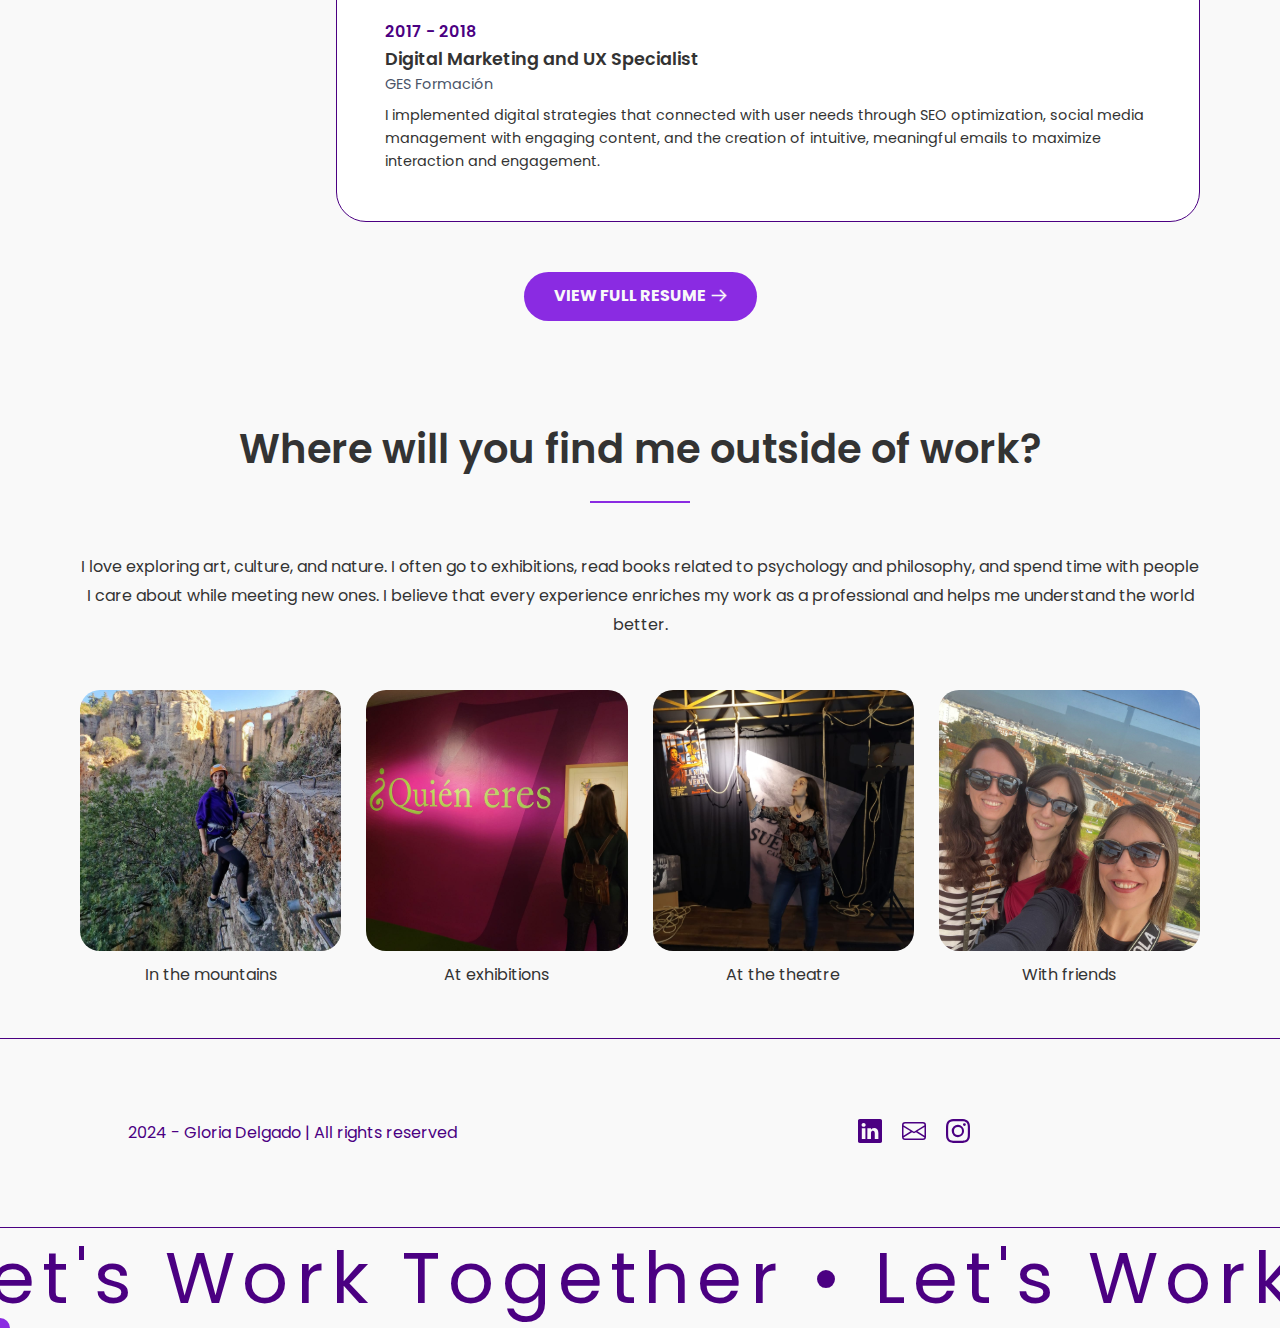
==== commit 4c1bedf3: "actualización cv pdf" ====
--- a/about-me-en.html
+++ b/about-me-en.html
@@ -310,7 +310,7 @@
 
             <!-- Section button -->
             
-            <a href="assets/about-me/cv-gloria-delgado.pdf" title="Resume" target="_blank" rel="noopener noreferrer" class="Section-button">View Full Resume</a>
+            <a href="assets/about-me/cv-gloria-delgado-en.pdf" title="Resume" target="_blank" rel="noopener noreferrer" class="Section-button">View Full Resume</a>
 
         </section>
 
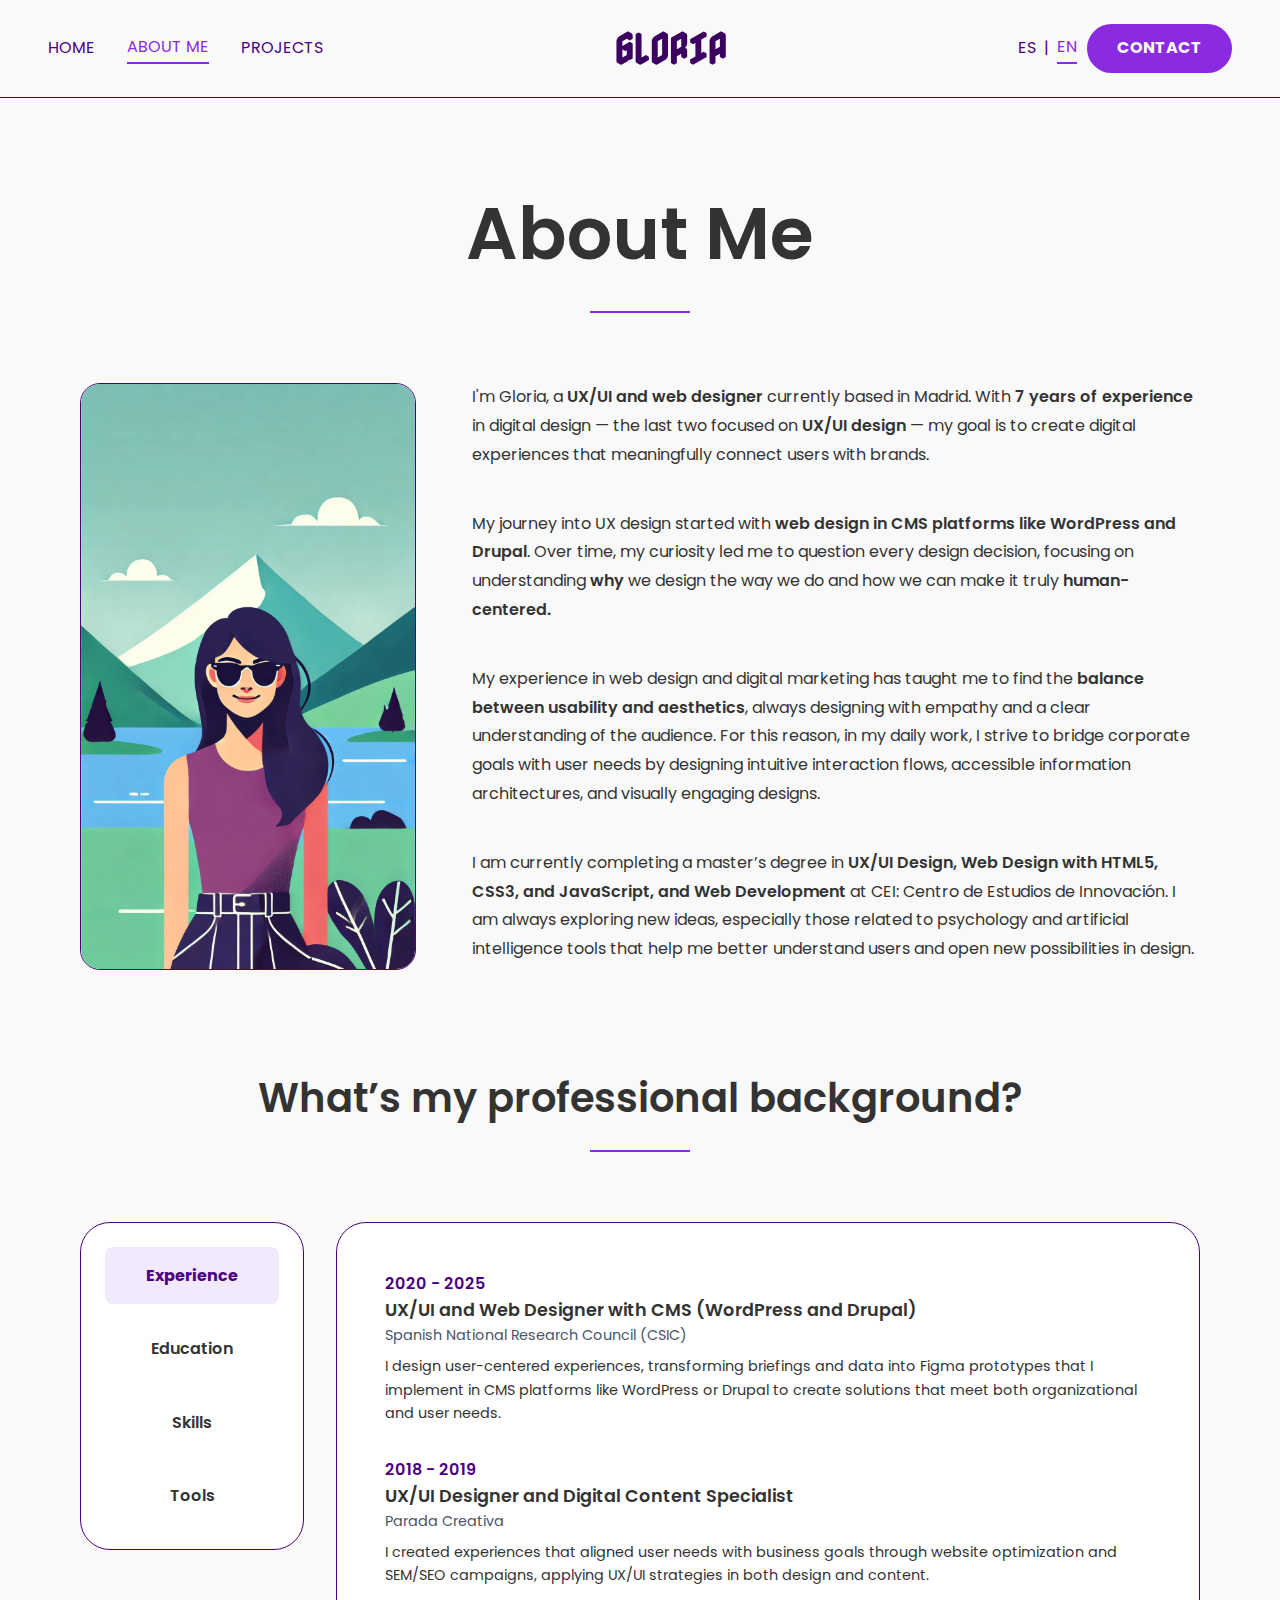
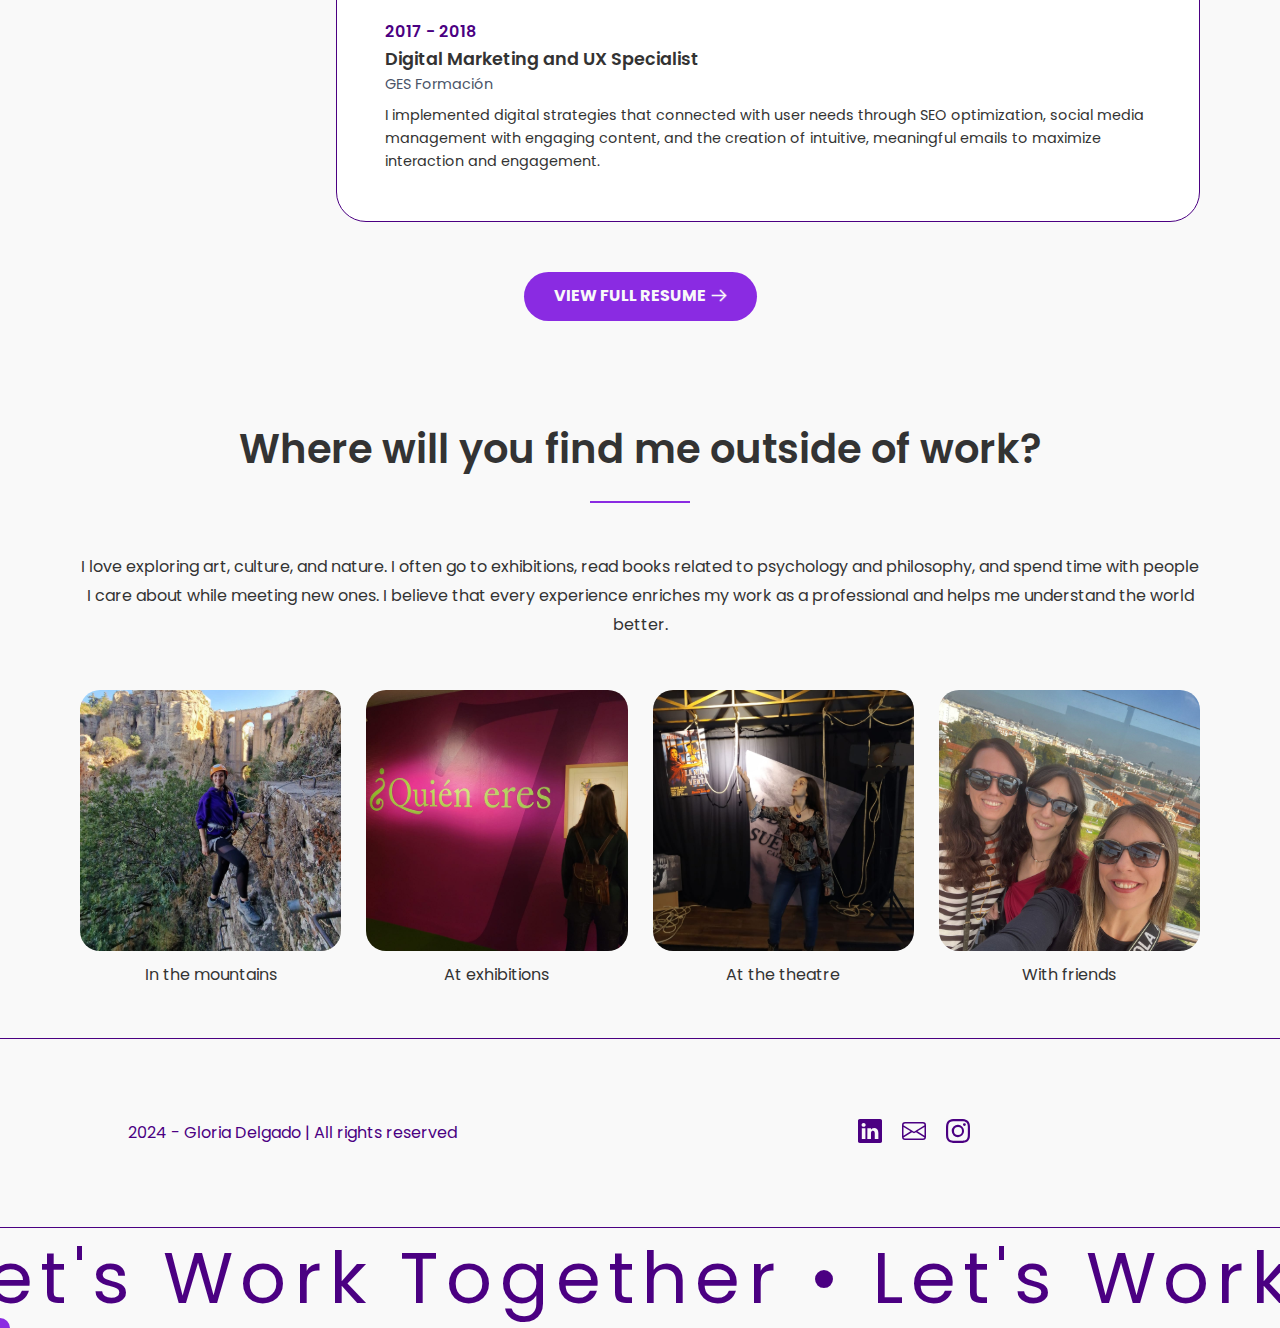
==== commit 63b52dd0: "actualizacion fechas" ====
--- a/about-me-en.html
+++ b/about-me-en.html
@@ -158,7 +158,7 @@
                     <div class="Tab-content Tab-content--experience isActive">
                         <div class="Tab-details Tab-details--expererience">
                             <div class="Tab-item">
-                                <p class="date">2020 - Present</p>
+                                <p class="date">2020 - 2025</p>
                                 <p class="title">UX/UI and Web Designer with CMS (WordPress and Drupal)</p>
                                 <p class="company">Spanish National Research Council (CSIC)</p>
                                 <p class="description">I design user-centered experiences, transforming briefings and data into Figma prototypes that I implement in CMS platforms like WordPress or Drupal to create solutions that meet both organizational and user needs.</p>
